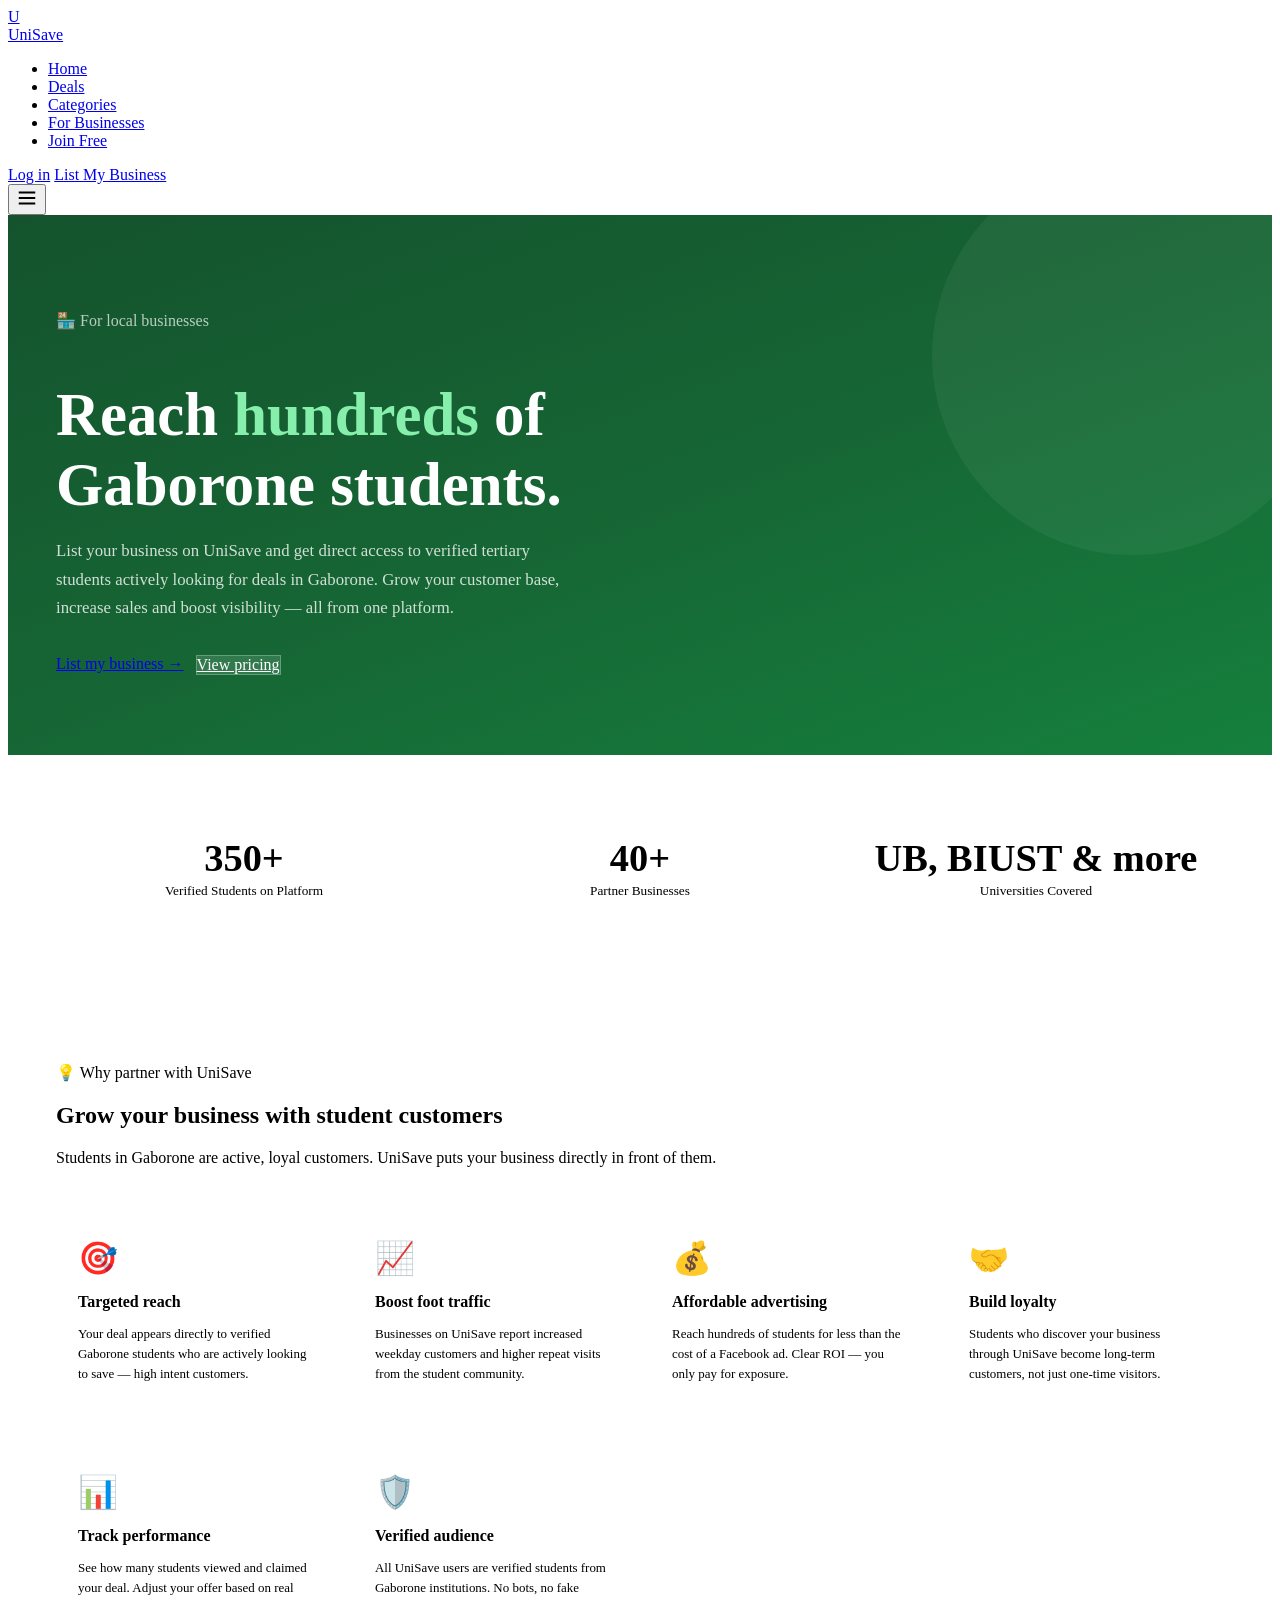
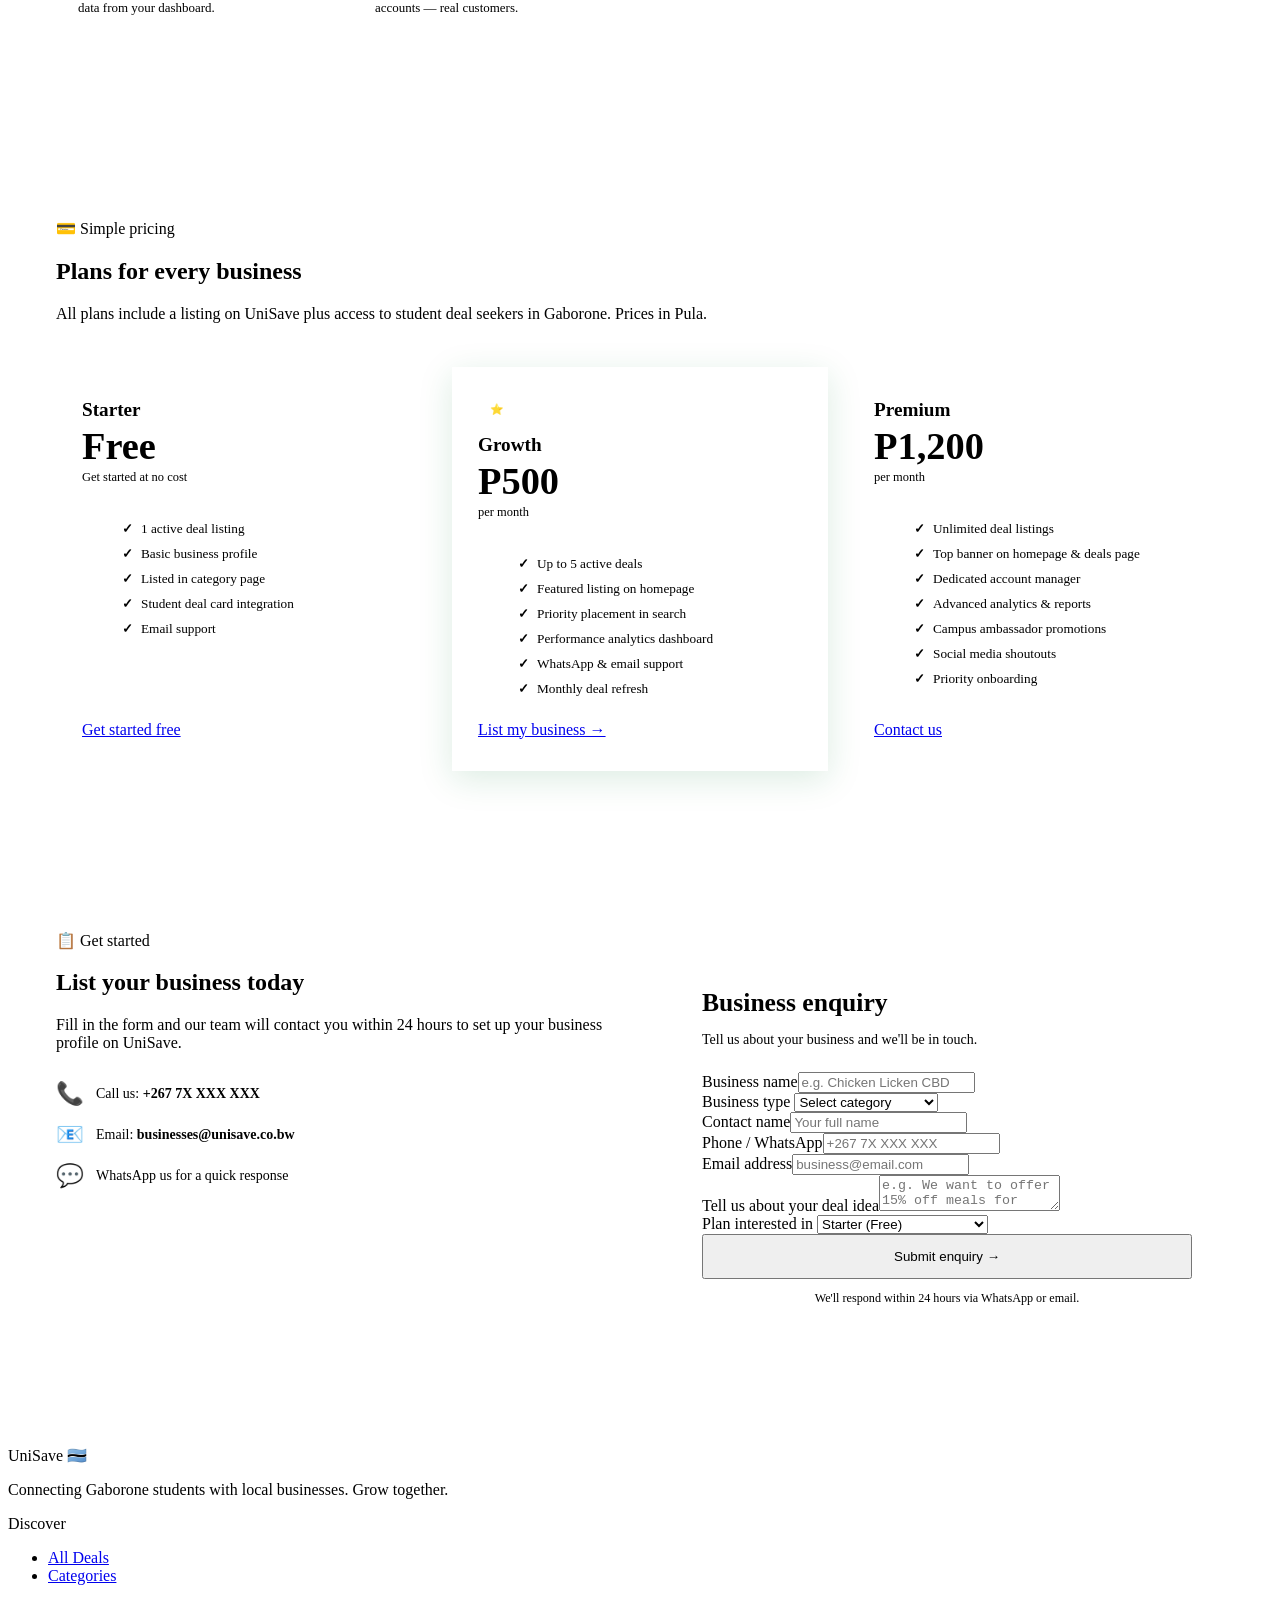
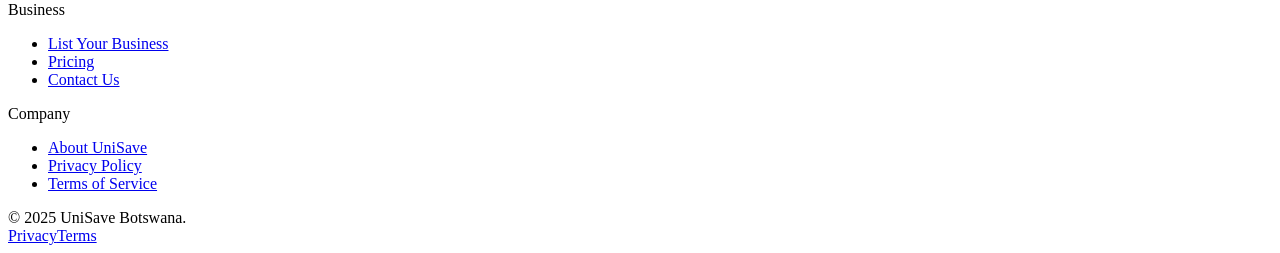
==== businesses.html @ 9b2cc359 "Add files via upload" ====
<!DOCTYPE html>
<html lang="en">
<head>
  <meta charset="UTF-8"/>
  <meta name="viewport" content="width=device-width, initial-scale=1.0"/>
  <title>For Businesses — UniSave Botswana</title>
  <link rel="stylesheet" href="css/style.css"/>
  <style>
    .biz-hero {
      padding:96px 48px 80px;
      background:linear-gradient(160deg,#14532d 0%,#166534 50%,#15803d 100%);
      position:relative; overflow:hidden;
    }
    .biz-hero::before { content:''; position:absolute; top:-60px; right:-60px; width:400px; height:400px; border-radius:50%; background:rgba(255,255,255,0.05); pointer-events:none; }
    .biz-hero .section-label { color:rgba(255,255,255,0.7); }
    .biz-hero h1 { font-size:clamp(2.4rem,5vw,3.8rem); color:#fff; margin-bottom:16px; }
    .biz-hero p  { color:rgba(255,255,255,0.8); max-width:520px; font-size:1.05rem; line-height:1.7; margin-bottom:32px; }
    .biz-hero-actions { display:flex; gap:12px; flex-wrap:wrap; }

    .biz-stats { display:grid; grid-template-columns:repeat(3,1fr); gap:20px; padding:56px 48px; }
    .biz-stat { background:var(--card); border:1px solid var(--border); border-radius:var(--radius-lg); padding:28px 24px; text-align:center; box-shadow:var(--shadow-sm); }
    .biz-stat .num { font-family:'Fraunces',serif; font-weight:900; font-size:2.4rem; color:var(--green); line-height:1; margin-bottom:6px; }
    .biz-stat .lbl { font-size:0.83rem; color:var(--text-dim); }

    .why-section { padding:80px 48px; background:var(--surface); border-top:1px solid var(--border); border-bottom:1px solid var(--border); }
    .why-grid { display:grid; grid-template-columns:repeat(auto-fit,minmax(220px,1fr)); gap:20px; margin-top:44px; }
    .why-card { background:var(--card); border:1px solid var(--border); border-radius:var(--radius-lg); padding:28px 22px; box-shadow:var(--shadow-sm); transition:all var(--transition); }
    .why-card:hover { transform:translateY(-4px); border-color:var(--border-accent); box-shadow:var(--shadow-md); }
    .why-icon { font-size:2rem; margin-bottom:14px; display:block; }
    .why-card h3 { font-size:1rem; margin-bottom:8px; }
    .why-card p  { font-size:0.81rem; color:var(--text-dim); line-height:1.55; }

    .pricing-section { padding:80px 48px; }
    .pricing-grid { display:grid; grid-template-columns:repeat(auto-fit,minmax(260px,1fr)); gap:20px; margin-top:44px; }
    .price-card {
      background:var(--card); border:1.5px solid var(--border); border-radius:var(--radius-lg);
      padding:32px 26px; box-shadow:var(--shadow-sm);
      display:flex; flex-direction:column;
    }
    .price-card.featured { border-color:var(--green); box-shadow:0 8px 32px rgba(21,128,61,0.15); }
    .price-badge { display:inline-block; padding:4px 12px; background:var(--green); color:#fff; border-radius:var(--radius-pill); font-size:0.68rem; font-weight:700; text-transform:uppercase; letter-spacing:0.06em; margin-bottom:14px; }
    .price-name { font-family:'Fraunces',serif; font-weight:800; font-size:1.2rem; margin-bottom:6px; }
    .price-amount { font-family:'Fraunces',serif; font-weight:900; font-size:2.4rem; color:var(--green); line-height:1; margin-bottom:4px; }
    .price-period { font-size:0.78rem; color:var(--text-muted); margin-bottom:20px; }
    .price-features { list-style:none; display:flex; flex-direction:column; gap:9px; margin-bottom:24px; flex:1; }
    .price-features li { font-size:0.83rem; color:var(--text-dim); display:flex; align-items:flex-start; gap:8px; }
    .price-features li::before { content:'✓'; color:var(--green); font-weight:700; flex-shrink:0; }

    .register-section { padding:80px 48px; background:var(--surface); border-top:1px solid var(--border); }
    .register-inner { display:grid; grid-template-columns:1fr 1fr; gap:60px; align-items:start; }
    .register-form-box { background:var(--card); border:1px solid var(--border); border-radius:var(--radius-lg); padding:36px 32px; box-shadow:var(--shadow-md); }
    .register-form-box h2 { font-size:1.6rem; margin-bottom:6px; }
    .register-form-box p { color:var(--text-dim); font-size:0.875rem; margin-bottom:24px; }

    @media (max-width:900px) {
      .biz-hero { padding:64px 20px 56px; }
      .biz-stats { grid-template-columns:1fr; padding:40px 20px; }
      .why-section,.pricing-section,.register-section { padding:56px 20px; }
      .register-inner { grid-template-columns:1fr; }
    }
  </style>
</head>
<body>

<nav class="nav">
  <a class="nav-brand" href="index.html"><div class="nav-logo-icon">U</div><span class="nav-logo-text">UniSave</span></a>
  <ul class="nav-links">
    <li><a href="index.html">Home</a></li>
    <li><a href="deals.html">Deals</a></li>
    <li><a href="categories.html">Categories</a></li>
    <li><a href="businesses.html" class="active">For Businesses</a></li>
    <li><a href="verify.html">Join Free</a></li>
  </ul>
  <div class="nav-actions">
    <a href="login.html" class="btn btn-ghost btn-sm">Log in</a>
    <a href="#register" class="btn btn-primary btn-sm">List My Business</a>
  </div>
  <button class="nav-hamburger" aria-label="Toggle menu" aria-expanded="false">
    <svg width="22" height="22" viewBox="0 0 24 24" fill="none" stroke="currentColor" stroke-width="2.2"><line x1="3" y1="6" x2="21" y2="6"/><line x1="3" y1="12" x2="21" y2="12"/><line x1="3" y1="18" x2="21" y2="18"/></svg>
  </button>
</nav>

<!-- HERO -->
<section class="biz-hero">
  <div class="section-label anim-fadeup">🏪 For local businesses</div>
  <h1 class="anim-fadeup anim-delay-1">Reach <span style="color:#86efac;">hundreds</span> of<br>Gaborone students.</h1>
  <p class="anim-fadeup anim-delay-2">List your business on UniSave and get direct access to verified tertiary students actively looking for deals in Gaborone. Grow your customer base, increase sales and boost visibility — all from one platform.</p>
  <div class="biz-hero-actions anim-fadeup anim-delay-3">
    <a href="#register" class="btn btn-white btn-lg">List my business →</a>
    <a href="#pricing" class="btn btn-lg" style="background:rgba(255,255,255,0.12);color:#fff;border:1.5px solid rgba(255,255,255,0.25);">View pricing</a>
  </div>
</section>

<!-- BIZ STATS -->
<div class="biz-stats" data-reveal>
  <div class="biz-stat"><div class="num" data-countup="350" data-suffix="+">350+</div><div class="lbl">Verified Students on Platform</div></div>
  <div class="biz-stat"><div class="num" data-countup="40" data-suffix="+">40+</div><div class="lbl">Partner Businesses</div></div>
  <div class="biz-stat"><div class="num">UB, BIUST &amp; more</div><div class="lbl">Universities Covered</div></div>
</div>

<!-- WHY LIST -->
<section class="why-section" data-reveal>
  <div class="section-label">💡 Why partner with UniSave</div>
  <h2 class="section-title">Grow your business with student customers</h2>
  <p class="section-sub">Students in Gaborone are active, loyal customers. UniSave puts your business directly in front of them.</p>
  <div class="why-grid">
    <div class="why-card"><span class="why-icon">🎯</span><h3>Targeted reach</h3><p>Your deal appears directly to verified Gaborone students who are actively looking to save — high intent customers.</p></div>
    <div class="why-card"><span class="why-icon">📈</span><h3>Boost foot traffic</h3><p>Businesses on UniSave report increased weekday customers and higher repeat visits from the student community.</p></div>
    <div class="why-card"><span class="why-icon">💰</span><h3>Affordable advertising</h3><p>Reach hundreds of students for less than the cost of a Facebook ad. Clear ROI — you only pay for exposure.</p></div>
    <div class="why-card"><span class="why-icon">🤝</span><h3>Build loyalty</h3><p>Students who discover your business through UniSave become long-term customers, not just one-time visitors.</p></div>
    <div class="why-card"><span class="why-icon">📊</span><h3>Track performance</h3><p>See how many students viewed and claimed your deal. Adjust your offer based on real data from your dashboard.</p></div>
    <div class="why-card"><span class="why-icon">🛡️</span><h3>Verified audience</h3><p>All UniSave users are verified students from Gaborone institutions. No bots, no fake accounts — real customers.</p></div>
  </div>
</section>

<!-- PRICING -->
<section class="pricing-section" id="pricing" data-reveal>
  <div class="section-label">💳 Simple pricing</div>
  <h2 class="section-title">Plans for every business</h2>
  <p class="section-sub">All plans include a listing on UniSave plus access to student deal seekers in Gaborone. Prices in Pula.</p>
  <div class="pricing-grid">
    <div class="price-card">
      <div class="price-name">Starter</div>
      <div class="price-amount">Free</div>
      <div class="price-period">Get started at no cost</div>
      <ul class="price-features">
        <li>1 active deal listing</li>
        <li>Basic business profile</li>
        <li>Listed in category page</li>
        <li>Student deal card integration</li>
        <li>Email support</li>
      </ul>
      <a href="#register" class="btn btn-outline" style="width:100%;justify-content:center;">Get started free</a>
    </div>
    <div class="price-card featured">
      <div class="price-badge">⭐ Most Popular</div>
      <div class="price-name">Growth</div>
      <div class="price-amount">P500</div>
      <div class="price-period">per month</div>
      <ul class="price-features">
        <li>Up to 5 active deals</li>
        <li>Featured listing on homepage</li>
        <li>Priority placement in search</li>
        <li>Performance analytics dashboard</li>
        <li>WhatsApp &amp; email support</li>
        <li>Monthly deal refresh</li>
      </ul>
      <a href="#register" class="btn btn-primary" style="width:100%;justify-content:center;">List my business →</a>
    </div>
    <div class="price-card">
      <div class="price-name">Premium</div>
      <div class="price-amount">P1,200</div>
      <div class="price-period">per month</div>
      <ul class="price-features">
        <li>Unlimited deal listings</li>
        <li>Top banner on homepage &amp; deals page</li>
        <li>Dedicated account manager</li>
        <li>Advanced analytics &amp; reports</li>
        <li>Campus ambassador promotions</li>
        <li>Social media shoutouts</li>
        <li>Priority onboarding</li>
      </ul>
      <a href="#register" class="btn btn-ghost" style="width:100%;justify-content:center;">Contact us</a>
    </div>
  </div>
</section>

<!-- REGISTER FORM -->
<section class="register-section" id="register" data-reveal>
  <div class="register-inner">
    <div>
      <div class="section-label">📋 Get started</div>
      <h2 class="section-title">List your business today</h2>
      <p class="section-sub" style="margin-bottom:28px;">Fill in the form and our team will contact you within 24 hours to set up your business profile on UniSave.</p>
      <div style="display:flex;flex-direction:column;gap:14px;">
        <div style="display:flex;align-items:center;gap:12px;font-size:0.875rem;color:var(--text-dim);">
          <span style="font-size:1.4rem;">📞</span><span>Call us: <strong style="color:var(--text)">+267 7X XXX XXX</strong></span>
        </div>
        <div style="display:flex;align-items:center;gap:12px;font-size:0.875rem;color:var(--text-dim);">
          <span style="font-size:1.4rem;">📧</span><span>Email: <strong style="color:var(--text)">businesses@unisave.co.bw</strong></span>
        </div>
        <div style="display:flex;align-items:center;gap:12px;font-size:0.875rem;color:var(--text-dim);">
          <span style="font-size:1.4rem;">💬</span><span>WhatsApp us for a quick response</span>
        </div>
      </div>
    </div>
    <div class="register-form-box">
      <h2>Business enquiry</h2>
      <p>Tell us about your business and we'll be in touch.</p>
      <div class="form-group"><label class="form-label">Business name</label><input type="text" class="form-input" placeholder="e.g. Chicken Licken CBD"/></div>
      <div class="form-group"><label class="form-label">Business type</label>
        <select class="form-select">
          <option value="">Select category</option>
          <option>Food &amp; Drink</option>
          <option>Transport</option>
          <option>Retail &amp; Shopping</option>
          <option>Airtime &amp; Data</option>
          <option>Printing &amp; Stationery</option>
          <option>Health &amp; Wellness</option>
          <option>Fitness</option>
          <option>Hair &amp; Beauty</option>
          <option>Other</option>
        </select>
      </div>
      <div class="form-group"><label class="form-label">Contact name</label><input type="text" class="form-input" placeholder="Your full name"/></div>
      <div class="form-group"><label class="form-label">Phone / WhatsApp</label><input type="tel" class="form-input" placeholder="+267 7X XXX XXX"/></div>
      <div class="form-group"><label class="form-label">Email address</label><input type="email" class="form-input" placeholder="business@email.com"/></div>
      <div class="form-group"><label class="form-label">Tell us about your deal idea</label><textarea class="form-textarea" placeholder="e.g. We want to offer 15% off meals for students Mon–Fri…"></textarea></div>
      <div class="form-group"><label class="form-label">Plan interested in</label>
        <select class="form-select"><option>Starter (Free)</option><option>Growth (P500/month)</option><option>Premium (P1,200/month)</option></select>
      </div>
      <button class="btn btn-primary" style="width:100%;justify-content:center;padding:13px;" onclick="submitBiz()">Submit enquiry →</button>
      <p style="text-align:center;margin-top:12px;font-size:0.76rem;color:var(--text-muted);">We'll respond within 24 hours via WhatsApp or email.</p>
    </div>
  </div>
</section>

<footer class="footer">
  <div class="footer-top">
    <div><span class="footer-logo">UniSave 🇧🇼</span><p class="footer-desc">Connecting Gaborone students with local businesses. Grow together.</p></div>
    <div class="footer-col"><div class="footer-col-title">Discover</div><ul><li><a href="deals.html">All Deals</a></li><li><a href="categories.html">Categories</a></li></ul></div>
    <div class="footer-col"><div class="footer-col-title">Business</div><ul><li><a href="businesses.html">List Your Business</a></li><li><a href="#pricing">Pricing</a></li><li><a href="#register">Contact Us</a></li></ul></div>
    <div class="footer-col"><div class="footer-col-title">Company</div><ul><li><a href="#">About UniSave</a></li><li><a href="#">Privacy Policy</a></li><li><a href="#">Terms of Service</a></li></ul></div>
  </div>
  <div class="footer-bottom"><span>© 2025 UniSave Botswana.</span><div class="footer-bottom-links"><a href="#">Privacy</a><a href="#">Terms</a></div></div>
</footer>

<script src="js/main.js"></script>
<script>
  function submitBiz() {
    showToast('Enquiry submitted! We\'ll contact you within 24 hours. 🎉', 'success');
  }
</script>
</body>
</html>
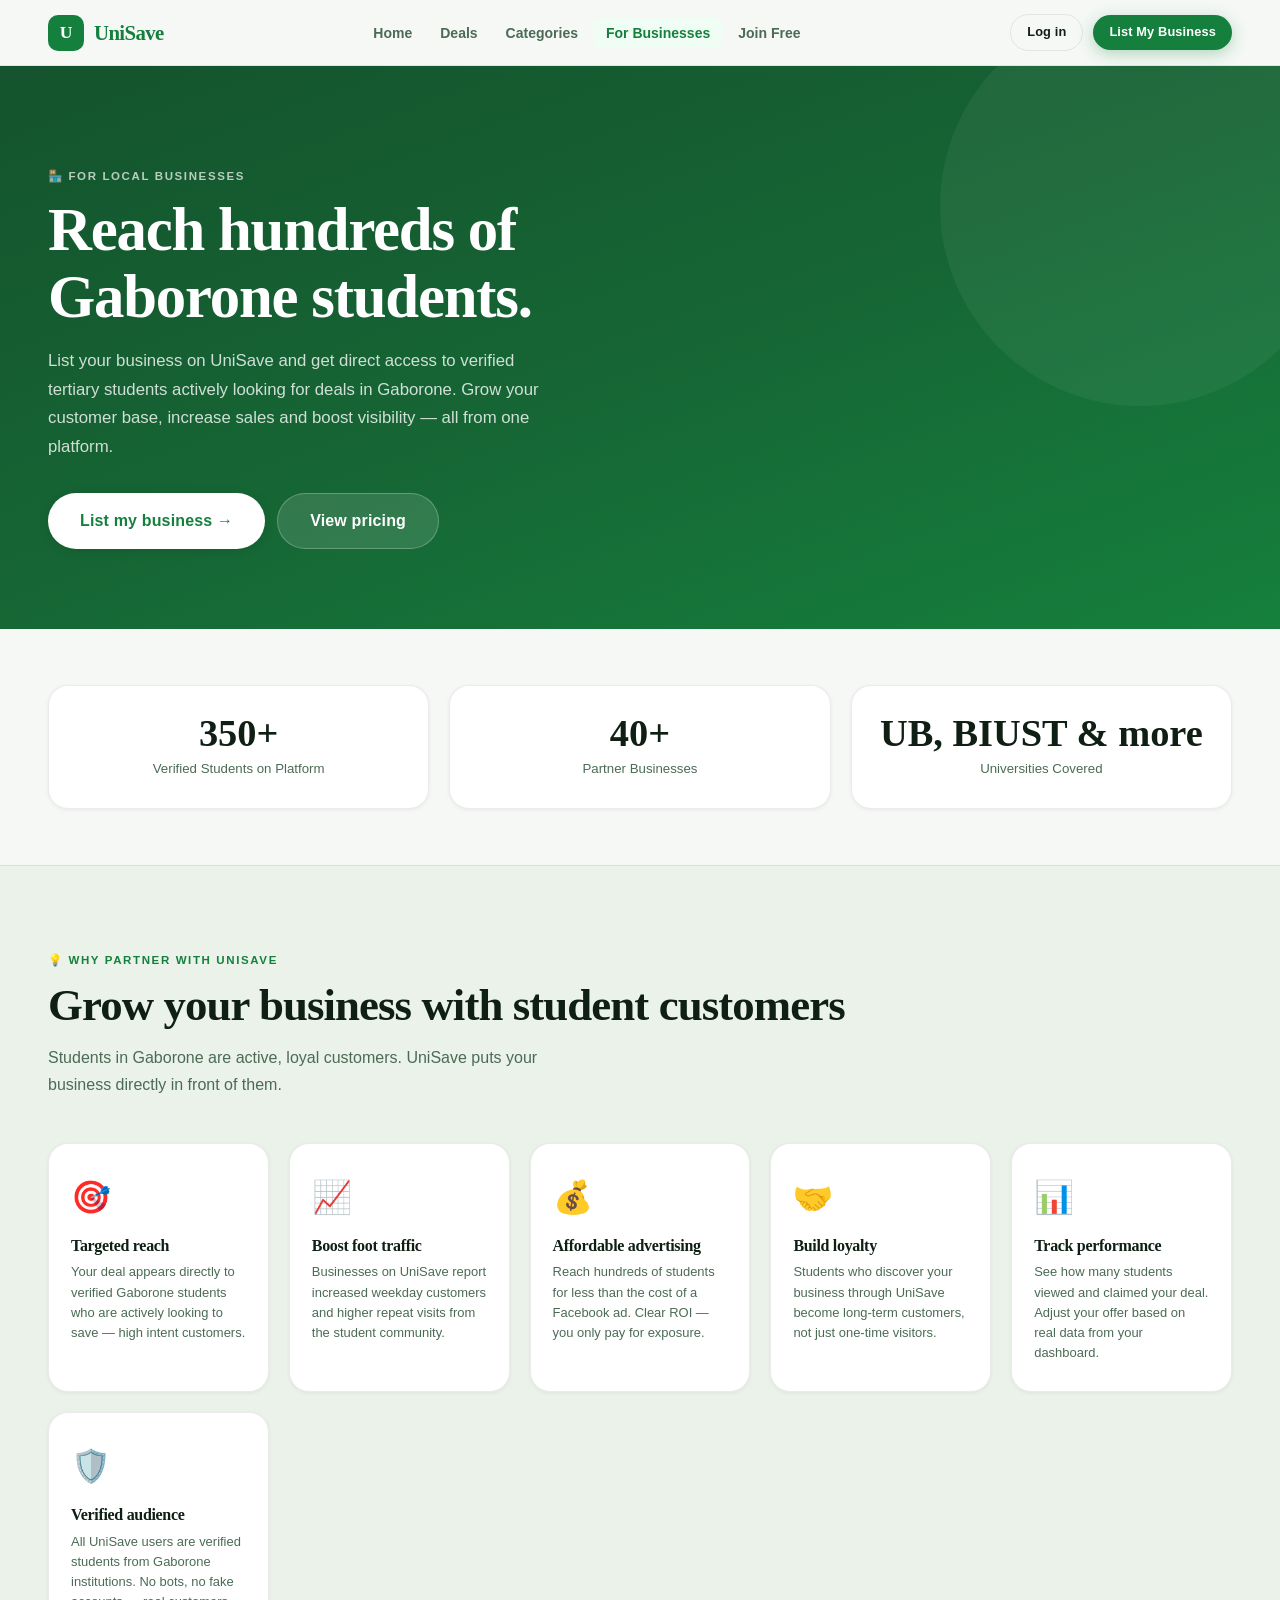
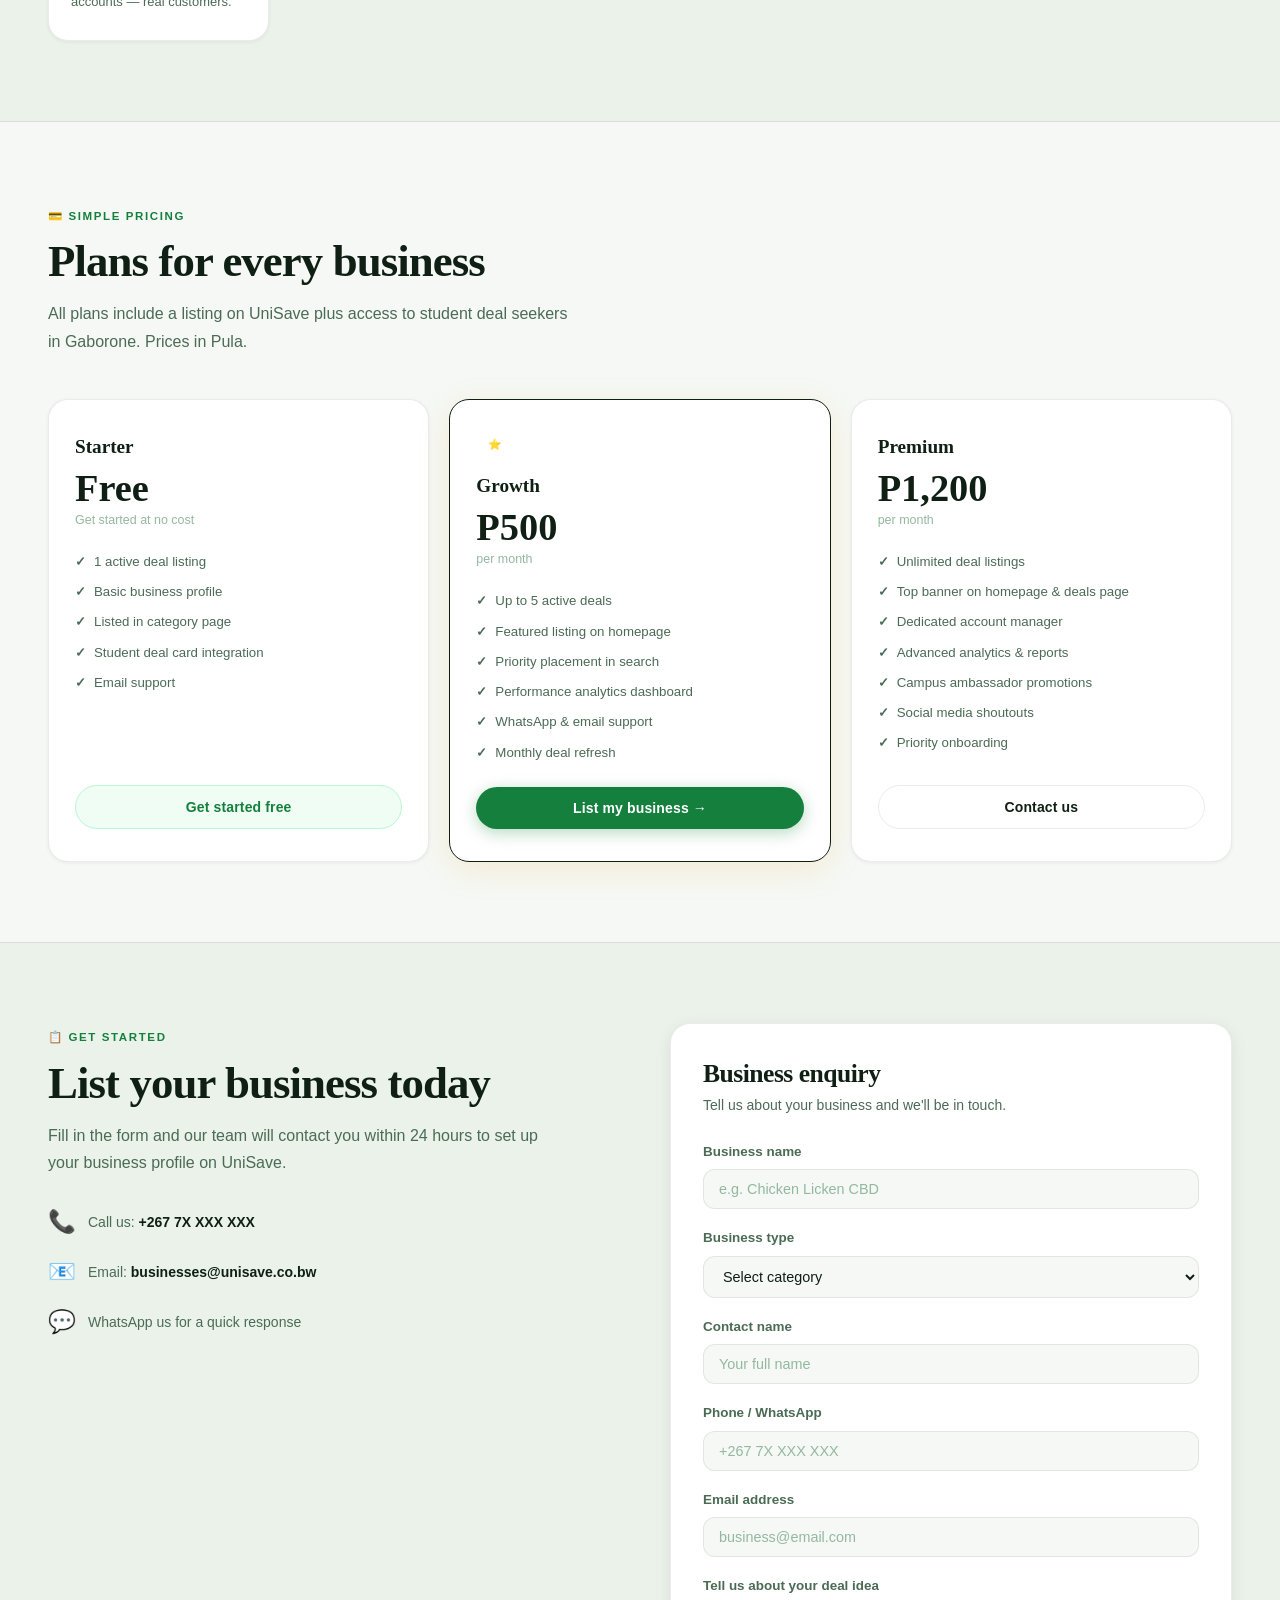
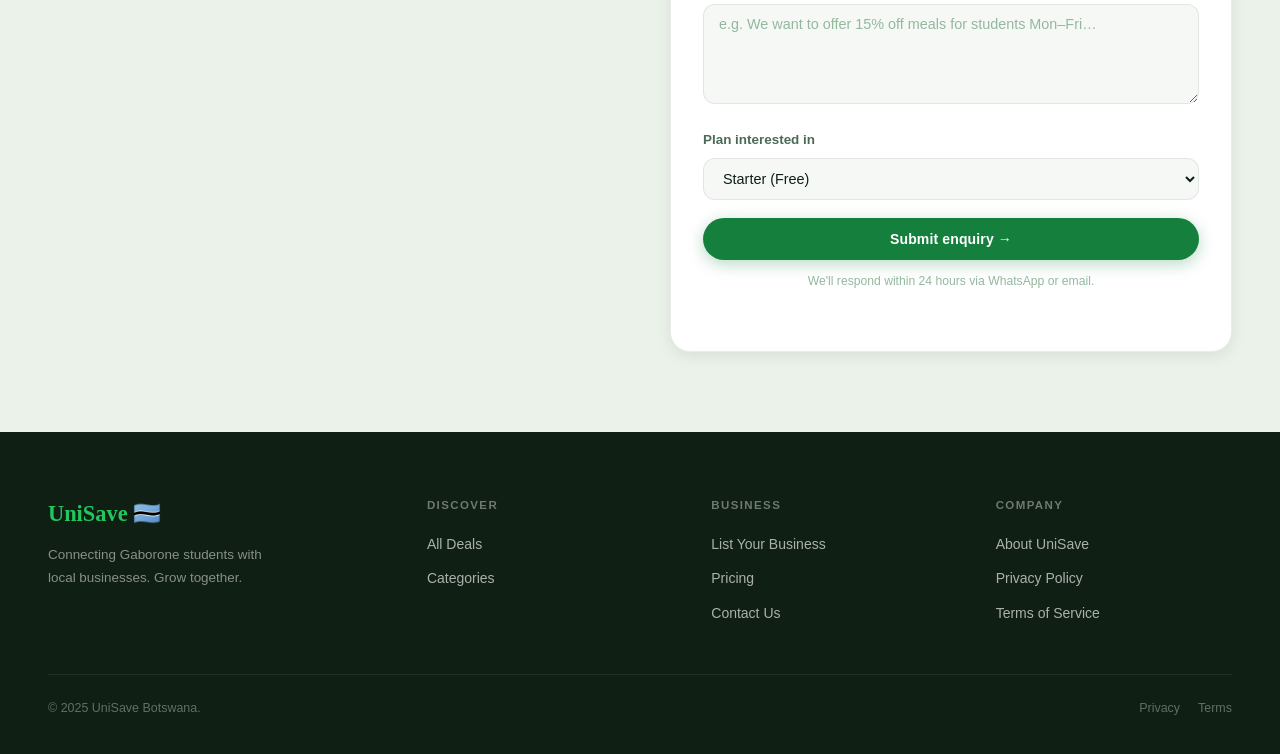
==== commit 195b870d: "Add files via upload" ====
--- a/businesses.html
+++ b/businesses.html
@@ -19,7 +19,7 @@
 
     .biz-stats { display:grid; grid-template-columns:repeat(3,1fr); gap:20px; padding:56px 48px; }
     .biz-stat { background:var(--card); border:1px solid var(--border); border-radius:var(--radius-lg); padding:28px 24px; text-align:center; box-shadow:var(--shadow-sm); }
-    .biz-stat .num { font-family:'Fraunces',serif; font-weight:900; font-size:2.4rem; color:var(--green); line-height:1; margin-bottom:6px; }
+    .biz-stat .num { font-family:'Fraunces',serif; font-weight:900; font-size:2.4rem; color:var(--amber); line-height:1; margin-bottom:6px; }
     .biz-stat .lbl { font-size:0.83rem; color:var(--text-dim); }
 
     .why-section { padding:80px 48px; background:var(--surface); border-top:1px solid var(--border); border-bottom:1px solid var(--border); }
@@ -37,14 +37,14 @@
       padding:32px 26px; box-shadow:var(--shadow-sm);
       display:flex; flex-direction:column;
     }
-    .price-card.featured { border-color:var(--green); box-shadow:0 8px 32px rgba(21,128,61,0.15); }
-    .price-badge { display:inline-block; padding:4px 12px; background:var(--green); color:#fff; border-radius:var(--radius-pill); font-size:0.68rem; font-weight:700; text-transform:uppercase; letter-spacing:0.06em; margin-bottom:14px; }
+    .price-card.featured { border-color:var(--amber); box-shadow:0 8px 32px rgba(245,166,35,0.15); }
+    .price-badge { display:inline-block; padding:4px 12px; background:var(--amber); color:#fff; border-radius:var(--radius-pill); font-size:0.68rem; font-weight:700; text-transform:uppercase; letter-spacing:0.06em; margin-bottom:14px; }
     .price-name { font-family:'Fraunces',serif; font-weight:800; font-size:1.2rem; margin-bottom:6px; }
-    .price-amount { font-family:'Fraunces',serif; font-weight:900; font-size:2.4rem; color:var(--green); line-height:1; margin-bottom:4px; }
+    .price-amount { font-family:'Fraunces',serif; font-weight:900; font-size:2.4rem; color:var(--amber); line-height:1; margin-bottom:4px; }
     .price-period { font-size:0.78rem; color:var(--text-muted); margin-bottom:20px; }
     .price-features { list-style:none; display:flex; flex-direction:column; gap:9px; margin-bottom:24px; flex:1; }
     .price-features li { font-size:0.83rem; color:var(--text-dim); display:flex; align-items:flex-start; gap:8px; }
-    .price-features li::before { content:'✓'; color:var(--green); font-weight:700; flex-shrink:0; }
+    .price-features li::before { content:'✓'; color:var(--amber); font-weight:700; flex-shrink:0; }
 
     .register-section { padding:80px 48px; background:var(--surface); border-top:1px solid var(--border); }
     .register-inner { display:grid; grid-template-columns:1fr 1fr; gap:60px; align-items:start; }
@@ -83,7 +83,7 @@
 <!-- HERO -->
 <section class="biz-hero">
   <div class="section-label anim-fadeup">🏪 For local businesses</div>
-  <h1 class="anim-fadeup anim-delay-1">Reach <span style="color:#86efac;">hundreds</span> of<br>Gaborone students.</h1>
+  <h1 class="anim-fadeup anim-delay-1">Reach <span style="color:var(--amber-light);">hundreds</span> of<br>Gaborone students.</h1>
   <p class="anim-fadeup anim-delay-2">List your business on UniSave and get direct access to verified tertiary students actively looking for deals in Gaborone. Grow your customer base, increase sales and boost visibility — all from one platform.</p>
   <div class="biz-hero-actions anim-fadeup anim-delay-3">
     <a href="#register" class="btn btn-white btn-lg">List my business →</a>
--- a/css/style.css
+++ b/css/style.css
@@ -0,0 +1,499 @@
+/* =============================================
+   UniSave — Student Discount Platform Botswana
+   Global Stylesheet
+   ============================================= */
+
+@import url('https://fonts.googleapis.com/css2?family=Plus+Jakarta+Sans:wght@300;400;500;600;700;800&family=Fraunces:wght@700;800;900&display=swap');
+
+*, *::before, *::after { box-sizing: border-box; margin: 0; padding: 0; }
+
+:root {
+  /* Colours */
+  --bg:            #f5f8f5;
+  --surface:       #eaf2ea;
+  --card:          #ffffff;
+  --border:        rgba(0,0,0,0.08);
+  --border-accent: rgba(21,128,61,0.3);
+
+  /* Brand greens */
+  --green:         #15803d;
+  --green-mid:     #16a34a;
+  --green-light:   #22c55e;
+  --green-pale:    #bbf7d0;
+  --green-faint:   #f0fdf4;
+
+  /* Botswana blue accent */
+  --blue:          #0369a1;
+  --blue-light:    #e0f2fe;
+
+  /* Text */
+  --text:          #0f1f14;
+  --text-dim:      #4b6b55;
+  --text-muted:    #93b89f;
+
+  /* UI */
+  --pill-bg:       #dcfce7;
+  --radius:        12px;
+  --radius-lg:     20px;
+  --radius-pill:   100px;
+  --shadow-sm:     0 1px 4px rgba(0,0,0,0.06);
+  --shadow-md:     0 4px 16px rgba(0,0,0,0.08);
+  --shadow-lg:     0 12px 40px rgba(0,0,0,0.1);
+  --transition:    0.2s ease;
+  --nav-h:         66px;
+}
+
+html { scroll-behavior: smooth; }
+
+body {
+  font-family: 'Plus Jakarta Sans', sans-serif;
+  background: var(--bg);
+  color: var(--text);
+  overflow-x: hidden;
+  min-height: 100vh;
+  line-height: 1.6;
+}
+
+/* ---- TYPE ---- */
+h1, h2, h3, h4 {
+  font-family: 'Fraunces', serif;
+  font-weight: 800;
+  line-height: 1.1;
+  letter-spacing: -0.02em;
+  color: var(--text);
+}
+
+.gradient-text {
+  background: linear-gradient(135deg, var(--green) 0%, var(--green-light) 100%);
+  -webkit-background-clip: text;
+  -webkit-text-fill-color: transparent;
+  background-clip: text;
+}
+
+/* ---- BUTTONS ---- */
+.btn {
+  display: inline-flex;
+  align-items: center;
+  gap: 8px;
+  padding: 10px 22px;
+  border-radius: var(--radius-pill);
+  font-family: 'Plus Jakarta Sans', sans-serif;
+  font-size: 0.875rem;
+  font-weight: 700;
+  cursor: pointer;
+  text-decoration: none;
+  transition: all var(--transition);
+  border: none;
+  white-space: nowrap;
+  letter-spacing: 0.01em;
+}
+.btn-primary {
+  background: var(--green);
+  color: #fff;
+  box-shadow: 0 4px 16px rgba(21,128,61,0.3);
+}
+.btn-primary:hover { background: var(--green-mid); transform: translateY(-2px); box-shadow: 0 8px 24px rgba(21,128,61,0.35); }
+
+.btn-ghost {
+  background: transparent;
+  color: var(--text);
+  border: 1.5px solid var(--border);
+}
+.btn-ghost:hover { border-color: var(--green); color: var(--green); background: var(--green-faint); }
+
+.btn-outline {
+  background: var(--green-faint);
+  color: var(--green);
+  border: 1.5px solid var(--green-pale);
+}
+.btn-outline:hover { background: var(--green-pale); border-color: var(--green-mid); }
+
+.btn-white {
+  background: #fff;
+  color: var(--green);
+  box-shadow: 0 2px 12px rgba(0,0,0,0.1);
+}
+.btn-white:hover { transform: translateY(-2px); box-shadow: 0 6px 20px rgba(0,0,0,0.14); }
+
+.btn-lg { padding: 14px 32px; font-size: 1rem; }
+.btn-sm { padding: 7px 16px; font-size: 0.8rem; }
+
+/* ---- NAV ---- */
+.nav {
+  position: sticky;
+  top: 0;
+  z-index: 300;
+  height: var(--nav-h);
+  display: flex;
+  align-items: center;
+  justify-content: space-between;
+  padding: 0 48px;
+  background: rgba(245,248,245,0.94);
+  backdrop-filter: blur(18px);
+  -webkit-backdrop-filter: blur(18px);
+  border-bottom: 1px solid var(--border);
+}
+.nav-brand { display: flex; align-items: center; gap: 10px; text-decoration: none; }
+.nav-logo-icon {
+  width: 36px; height: 36px;
+  background: var(--green);
+  border-radius: 10px;
+  display: flex; align-items: center; justify-content: center;
+  font-size: 1.1rem;
+  color: #fff;
+  font-weight: 800;
+  font-family: 'Fraunces', serif;
+  flex-shrink: 0;
+}
+.nav-logo-text {
+  font-family: 'Fraunces', serif;
+  font-weight: 800;
+  font-size: 1.3rem;
+  color: var(--green);
+  letter-spacing: -0.03em;
+}
+.nav-links { display: flex; align-items: center; gap: 2px; list-style: none; }
+.nav-links a {
+  padding: 7px 13px;
+  border-radius: 8px;
+  color: var(--text-dim);
+  text-decoration: none;
+  font-size: 0.875rem;
+  font-weight: 600;
+  transition: all var(--transition);
+}
+.nav-links a:hover, .nav-links a.active { color: var(--green); background: var(--green-faint); }
+.nav-actions { display: flex; align-items: center; gap: 10px; }
+.nav-hamburger { display: none; background: none; border: none; cursor: pointer; color: var(--text); padding: 6px; }
+
+/* Mobile nav */
+.nav-links.nav-open {
+  display: flex !important;
+  flex-direction: column;
+  position: absolute;
+  top: var(--nav-h);
+  left: 0; right: 0;
+  background: var(--card);
+  border-bottom: 1px solid var(--border);
+  padding: 12px 20px 20px;
+  gap: 2px;
+  box-shadow: var(--shadow-md);
+  z-index: 299;
+}
+.nav-links.nav-open a { width: 100%; }
+
+/* ---- SECTION HELPERS ---- */
+.section     { padding: 80px 48px; }
+.section-sm  { padding: 48px 48px; }
+.section-label {
+  display: inline-flex;
+  align-items: center;
+  gap: 6px;
+  font-size: 0.72rem;
+  font-weight: 700;
+  letter-spacing: 0.14em;
+  text-transform: uppercase;
+  color: var(--green);
+  margin-bottom: 12px;
+}
+.section-title { font-size: clamp(1.8rem, 3.5vw, 2.8rem); margin-bottom: 14px; }
+.section-sub   { color: var(--text-dim); font-size: 1rem; max-width: 520px; line-height: 1.7; }
+
+/* ---- DEAL CARD ---- */
+.deal-card {
+  background: var(--card);
+  border: 1px solid var(--border);
+  border-radius: var(--radius-lg);
+  overflow: hidden;
+  display: flex;
+  flex-direction: column;
+  transition: transform var(--transition), border-color var(--transition), box-shadow var(--transition);
+  cursor: pointer;
+  position: relative;
+  box-shadow: var(--shadow-sm);
+}
+.deal-card:hover {
+  transform: translateY(-5px);
+  border-color: var(--border-accent);
+  box-shadow: 0 16px 40px rgba(21,128,61,0.12);
+}
+.deal-card-banner {
+  height: 120px;
+  display: flex;
+  align-items: center;
+  justify-content: center;
+  font-size: 3rem;
+  position: relative;
+  flex-shrink: 0;
+}
+.deal-card-body { padding: 16px 18px 20px; flex: 1; display: flex; flex-direction: column; }
+.deal-card-top  { display: flex; justify-content: space-between; align-items: flex-start; margin-bottom: 5px; }
+.deal-brand     { font-family: 'Fraunces', serif; font-weight: 800; font-size: 1rem; color: var(--text); }
+.deal-discount  { font-weight: 800; font-size: 1rem; color: var(--green); white-space: nowrap; }
+.deal-location  { font-size: 0.72rem; color: var(--text-muted); margin-bottom: 8px; display: flex; align-items: center; gap: 4px; }
+.deal-desc      { font-size: 0.81rem; color: var(--text-dim); margin-bottom: 14px; flex: 1; line-height: 1.5; }
+.deal-cta {
+  display: block;
+  text-align: center;
+  padding: 9px;
+  border-radius: 10px;
+  background: var(--green-faint);
+  border: 1.5px solid var(--green-pale);
+  color: var(--green);
+  font-size: 0.82rem;
+  font-weight: 700;
+  text-decoration: none;
+  transition: all var(--transition);
+}
+.deal-cta:hover { background: var(--green-pale); border-color: var(--green-mid); }
+
+/* ---- BADGES ---- */
+.badge {
+  position: absolute;
+  top: 10px; right: 10px;
+  padding: 3px 10px;
+  border-radius: var(--radius-pill);
+  font-size: 0.66rem;
+  font-weight: 700;
+  letter-spacing: 0.05em;
+  text-transform: uppercase;
+  z-index: 1;
+}
+.badge-hot  { background: #ef4444; color: #fff; }
+.badge-new  { background: var(--green); color: #fff; }
+.badge-exc  { background: #7c3aed; color: #fff; }
+.badge-free { background: #f59e0b; color: #fff; }
+
+/* ---- CATEGORY PILL ---- */
+.cat-pill {
+  flex-shrink: 0;
+  padding: 8px 18px;
+  border-radius: var(--radius-pill);
+  background: var(--card);
+  border: 1.5px solid var(--border);
+  font-size: 0.84rem;
+  font-weight: 600;
+  color: var(--text-dim);
+  cursor: pointer;
+  transition: all var(--transition);
+  white-space: nowrap;
+  user-select: none;
+  text-decoration: none;
+  display: inline-block;
+  box-shadow: var(--shadow-sm);
+}
+.cat-pill:hover, .cat-pill.active {
+  background: var(--green-faint);
+  border-color: var(--green);
+  color: var(--green);
+}
+
+/* ---- DEALS GRID ---- */
+.deals-grid { display: grid; grid-template-columns: repeat(auto-fill, minmax(240px, 1fr)); gap: 18px; }
+
+/* ---- STAT CARD ---- */
+.stat-card {
+  background: var(--card);
+  border: 1px solid var(--border);
+  border-radius: var(--radius-lg);
+  padding: 28px 24px;
+  text-align: center;
+  box-shadow: var(--shadow-sm);
+  transition: transform var(--transition), box-shadow var(--transition);
+}
+.stat-card:hover { transform: translateY(-3px); box-shadow: var(--shadow-md); }
+.stat-num   { font-family: 'Fraunces', serif; font-weight: 900; font-size: 2.4rem; color: var(--green); line-height: 1; margin-bottom: 6px; }
+.stat-label { font-size: 0.82rem; color: var(--text-dim); font-weight: 500; }
+
+/* ---- FORMS ---- */
+.form-group { margin-bottom: 18px; }
+.form-label { display: block; font-size: 0.84rem; font-weight: 600; margin-bottom: 7px; color: var(--text-dim); }
+.form-input, .form-select, .form-textarea {
+  width: 100%;
+  padding: 11px 15px;
+  background: var(--bg);
+  border: 1.5px solid var(--border);
+  border-radius: var(--radius);
+  color: var(--text);
+  font-size: 0.9rem;
+  font-family: 'Plus Jakarta Sans', sans-serif;
+  outline: none;
+  transition: border-color var(--transition), box-shadow var(--transition);
+}
+.form-input::placeholder, .form-textarea::placeholder { color: var(--text-muted); }
+.form-input:focus, .form-select:focus, .form-textarea:focus {
+  border-color: var(--green);
+  box-shadow: 0 0 0 3px rgba(21,128,61,0.1);
+  background: #fff;
+}
+.form-textarea { resize: vertical; min-height: 100px; }
+.form-select option { background: var(--card); color: var(--text); }
+
+/* ---- SEARCH BAR ---- */
+.search-bar { position: relative; display: flex; align-items: center; }
+.search-bar input {
+  width: 100%;
+  padding: 12px 48px 12px 18px;
+  background: var(--card);
+  border: 1.5px solid var(--border);
+  border-radius: var(--radius-pill);
+  color: var(--text);
+  font-family: 'Plus Jakarta Sans', sans-serif;
+  font-size: 0.9rem;
+  font-weight: 500;
+  outline: none;
+  transition: all var(--transition);
+  box-shadow: var(--shadow-sm);
+}
+.search-bar input::placeholder { color: var(--text-muted); }
+.search-bar input:focus { border-color: var(--green); box-shadow: 0 0 0 3px rgba(21,128,61,0.1); }
+.search-bar svg { position: absolute; right: 16px; color: var(--text-muted); pointer-events: none; }
+
+/* ---- FOOTER ---- */
+.footer {
+  background: var(--text);
+  color: rgba(255,255,255,0.85);
+  padding: 64px 48px 36px;
+}
+.footer-top {
+  display: grid;
+  grid-template-columns: 1.4fr repeat(3, 1fr);
+  gap: 48px;
+  margin-bottom: 48px;
+}
+.footer-logo { font-family: 'Fraunces', serif; font-weight: 800; font-size: 1.4rem; color: var(--green-light); margin-bottom: 12px; display: block; }
+.footer-desc { font-size: 0.84rem; color: rgba(255,255,255,0.5); line-height: 1.7; max-width: 240px; }
+.footer-col-title { font-size: 0.72rem; font-weight: 700; text-transform: uppercase; letter-spacing: 0.12em; color: rgba(255,255,255,0.4); margin-bottom: 16px; }
+.footer-col ul { list-style: none; display: flex; flex-direction: column; gap: 9px; }
+.footer-col a { color: rgba(255,255,255,0.65); font-size: 0.875rem; text-decoration: none; transition: color var(--transition); }
+.footer-col a:hover { color: var(--green-light); }
+.footer-bottom {
+  display: flex;
+  justify-content: space-between;
+  align-items: center;
+  padding-top: 24px;
+  border-top: 1px solid rgba(255,255,255,0.08);
+  font-size: 0.78rem;
+  color: rgba(255,255,255,0.35);
+  flex-wrap: wrap;
+  gap: 12px;
+}
+.footer-bottom-links { display: flex; gap: 18px; }
+.footer-bottom-links a { color: rgba(255,255,255,0.35); text-decoration: none; transition: color var(--transition); }
+.footer-bottom-links a:hover { color: var(--green-light); }
+
+/* ---- PULA BADGE ---- */
+.pula-badge {
+  display: inline-flex;
+  align-items: center;
+  gap: 5px;
+  padding: 3px 10px;
+  background: rgba(21,128,61,0.12);
+  border: 1px solid rgba(21,128,61,0.25);
+  border-radius: var(--radius-pill);
+  font-size: 0.75rem;
+  font-weight: 700;
+  color: var(--green);
+}
+
+/* ---- ANIMATIONS ---- */
+@keyframes fadeUp   { from { opacity:0; transform:translateY(26px); } to { opacity:1; transform:translateY(0); } }
+@keyframes fadeIn   { from { opacity:0; } to { opacity:1; } }
+@keyframes float    { 0%,100% { transform:translateY(0); } 50% { transform:translateY(-12px); } }
+@keyframes pulse    { 0%,100% { opacity:1; } 50% { opacity:0.5; } }
+@keyframes marquee  { from { transform:translateX(0); } to { transform:translateX(-50%); } }
+
+.anim-fadeup  { animation: fadeUp 0.6s ease both; }
+.anim-delay-1 { animation-delay: 0.1s; }
+.anim-delay-2 { animation-delay: 0.2s; }
+.anim-delay-3 { animation-delay: 0.3s; }
+.anim-delay-4 { animation-delay: 0.4s; }
+.anim-delay-5 { animation-delay: 0.5s; }
+
+/* ---- SCROLL REVEAL ---- */
+[data-reveal] { opacity:0; transform:translateY(22px); transition: opacity 0.6s ease, transform 0.6s ease; }
+[data-reveal].revealed { opacity:1; transform:none; }
+
+/* ---- TOAST ---- */
+.toast {
+  position: fixed;
+  bottom: 28px;
+  left: 50%;
+  transform: translateX(-50%) translateY(14px);
+  background: var(--text);
+  color: #fff;
+  border-radius: var(--radius-pill);
+  padding: 11px 22px;
+  font-size: 0.875rem;
+  font-weight: 500;
+  z-index: 1000;
+  opacity: 0;
+  transition: all 0.3s ease;
+  white-space: nowrap;
+  box-shadow: var(--shadow-lg);
+}
+.toast.show { opacity:1; transform:translateX(-50%) translateY(0); }
+.toast-success { background: var(--green); }
+.toast-error   { background: #dc2626; }
+.toast-info    { background: var(--blue); }
+
+/* ---- MODAL ---- */
+.modal-overlay {
+  display: none;
+  position: fixed; inset: 0;
+  background: rgba(0,0,0,0.4);
+  z-index: 500;
+  align-items: center;
+  justify-content: center;
+  backdrop-filter: blur(4px);
+}
+.modal-overlay.open { display: flex; }
+.modal-box {
+  background: var(--card);
+  border-radius: var(--radius-lg);
+  padding: 38px 32px;
+  max-width: 380px;
+  width: 90%;
+  text-align: center;
+  position: relative;
+  box-shadow: var(--shadow-lg);
+}
+.modal-close { position: absolute; top:12px; right:14px; background:none; border:none; cursor:pointer; color:var(--text-muted); font-size:1.4rem; line-height:1; transition:color var(--transition); }
+.modal-close:hover { color:var(--text); }
+.modal-code {
+  font-family: 'Fraunces', serif;
+  font-size: 1.7rem;
+  font-weight: 900;
+  letter-spacing: 0.08em;
+  padding: 14px 20px;
+  background: var(--green-faint);
+  border: 2px dashed var(--green-pale);
+  border-radius: var(--radius);
+  margin: 14px 0;
+  color: var(--green);
+  cursor: pointer;
+  transition: background var(--transition);
+}
+.modal-code:hover { background: var(--green-pale); }
+
+/* ---- SCROLLBAR ---- */
+::-webkit-scrollbar { width:6px; height:6px; }
+::-webkit-scrollbar-track { background:var(--bg); }
+::-webkit-scrollbar-thumb { background:var(--green-pale); border-radius:3px; }
+
+/* ---- RESPONSIVE ---- */
+@media (max-width: 900px) {
+  .nav { padding: 0 20px; position: relative; }
+  .nav-links { display: none; }
+  .nav-hamburger { display: block; }
+  .section, .section-sm { padding: 56px 20px; }
+  .footer-top { grid-template-columns: 1fr 1fr; }
+  .footer { padding: 48px 20px 28px; }
+}
+@media (max-width: 600px) {
+  .footer-top { grid-template-columns: 1fr; }
+  .deals-grid { grid-template-columns: 1fr 1fr; }
+}
+@media (max-width: 400px) {
+  .deals-grid { grid-template-columns: 1fr; }
+}
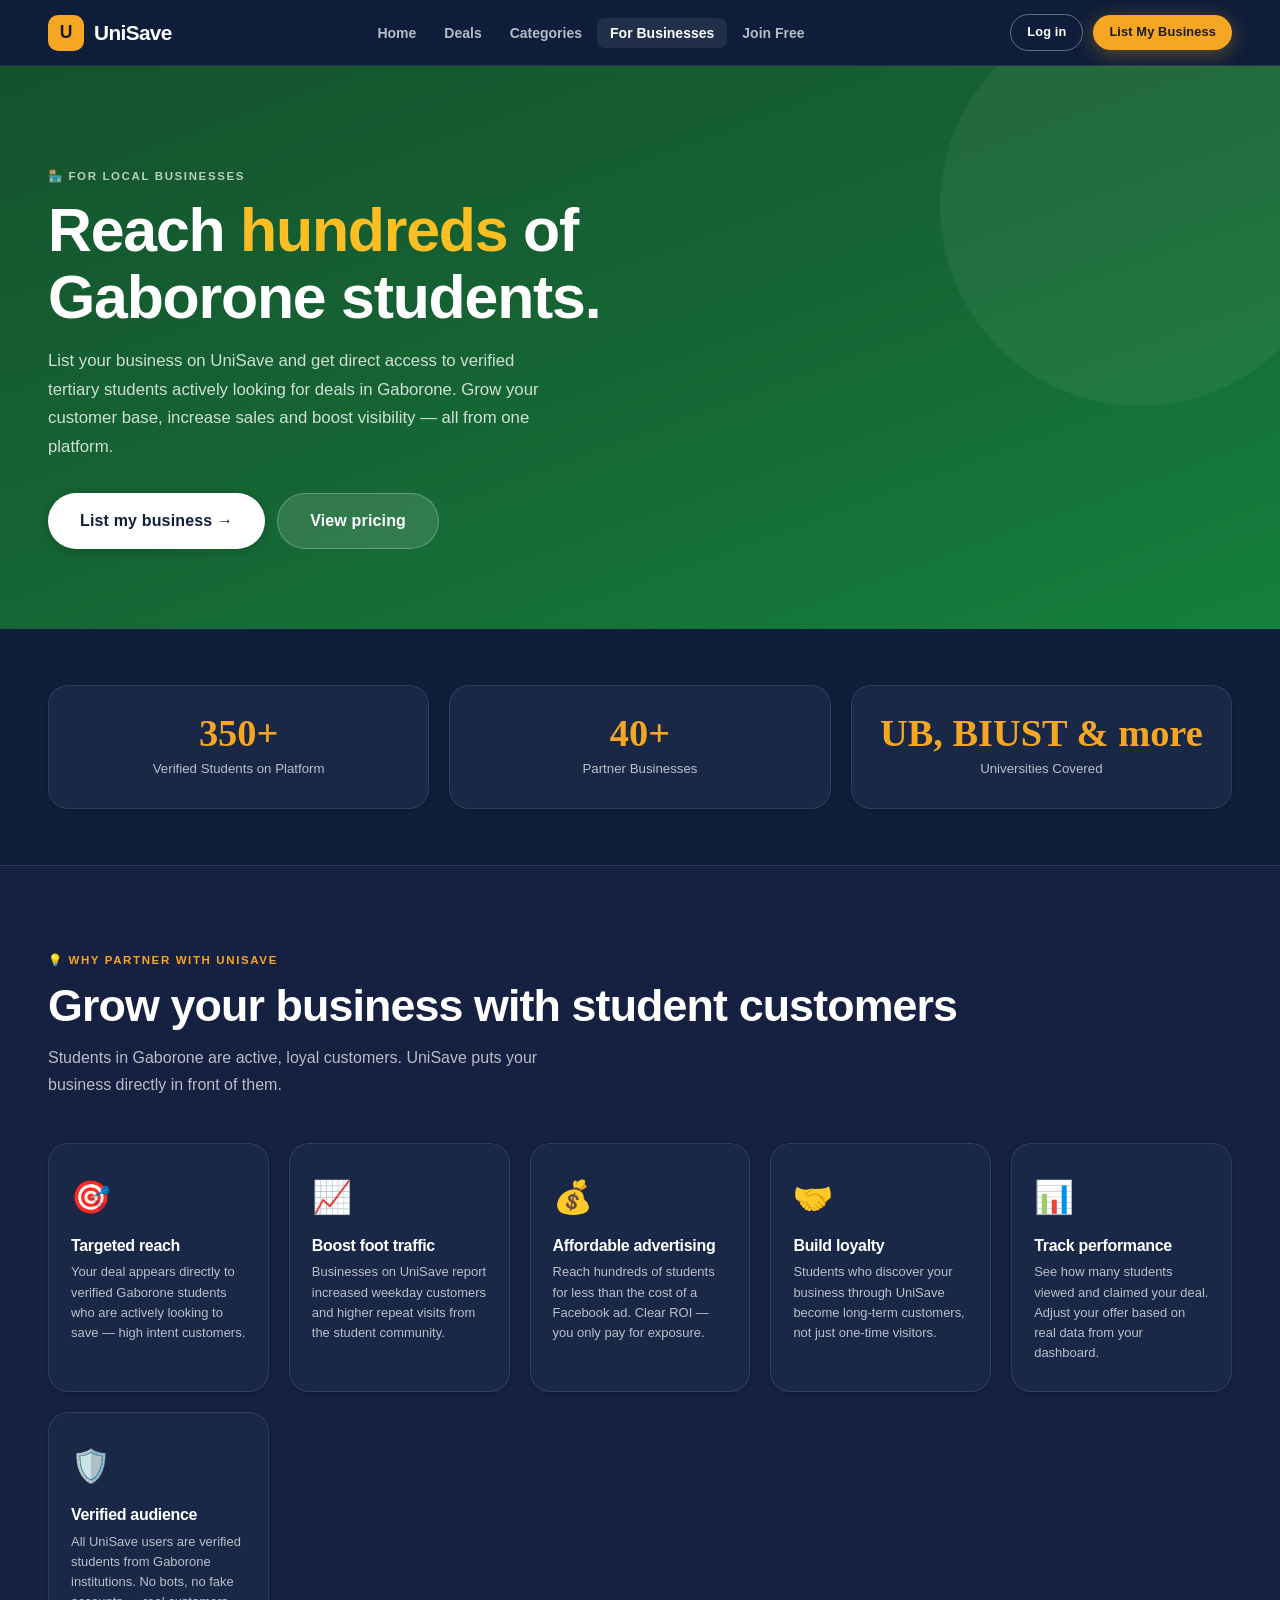
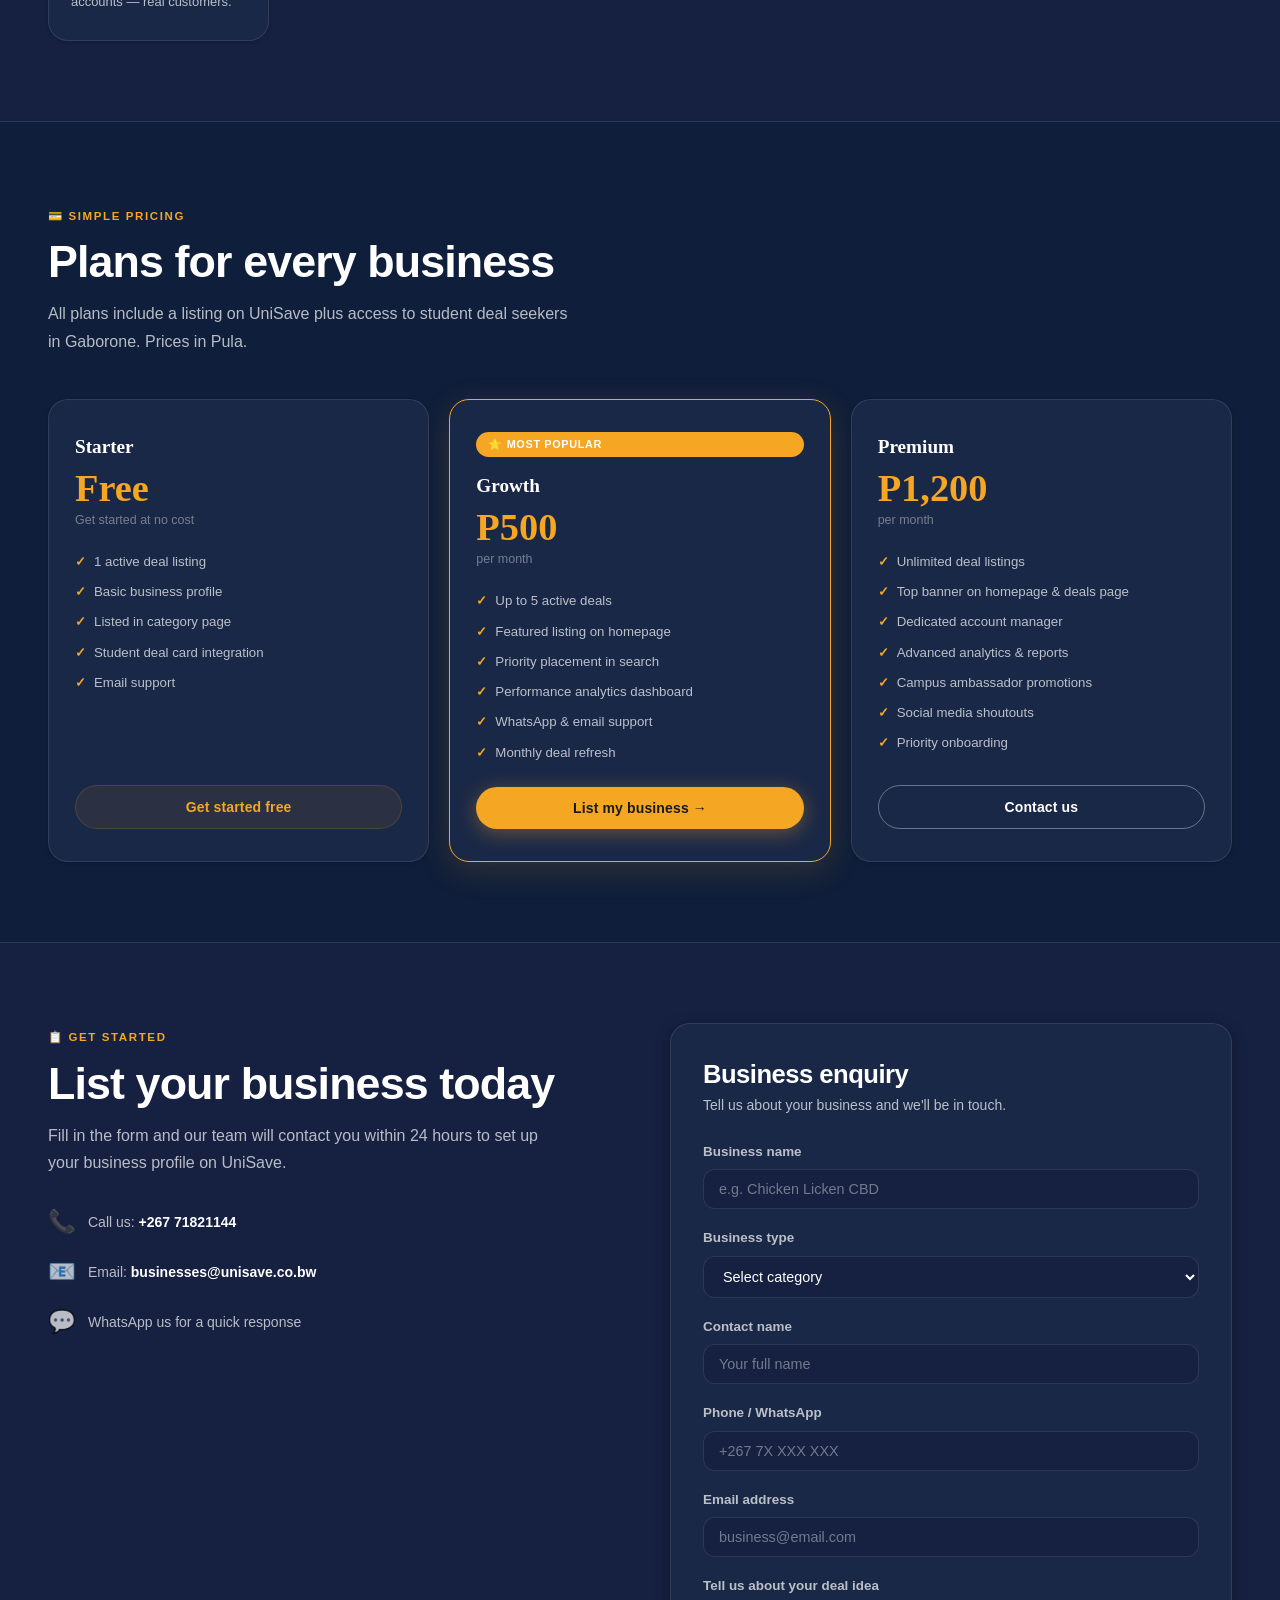
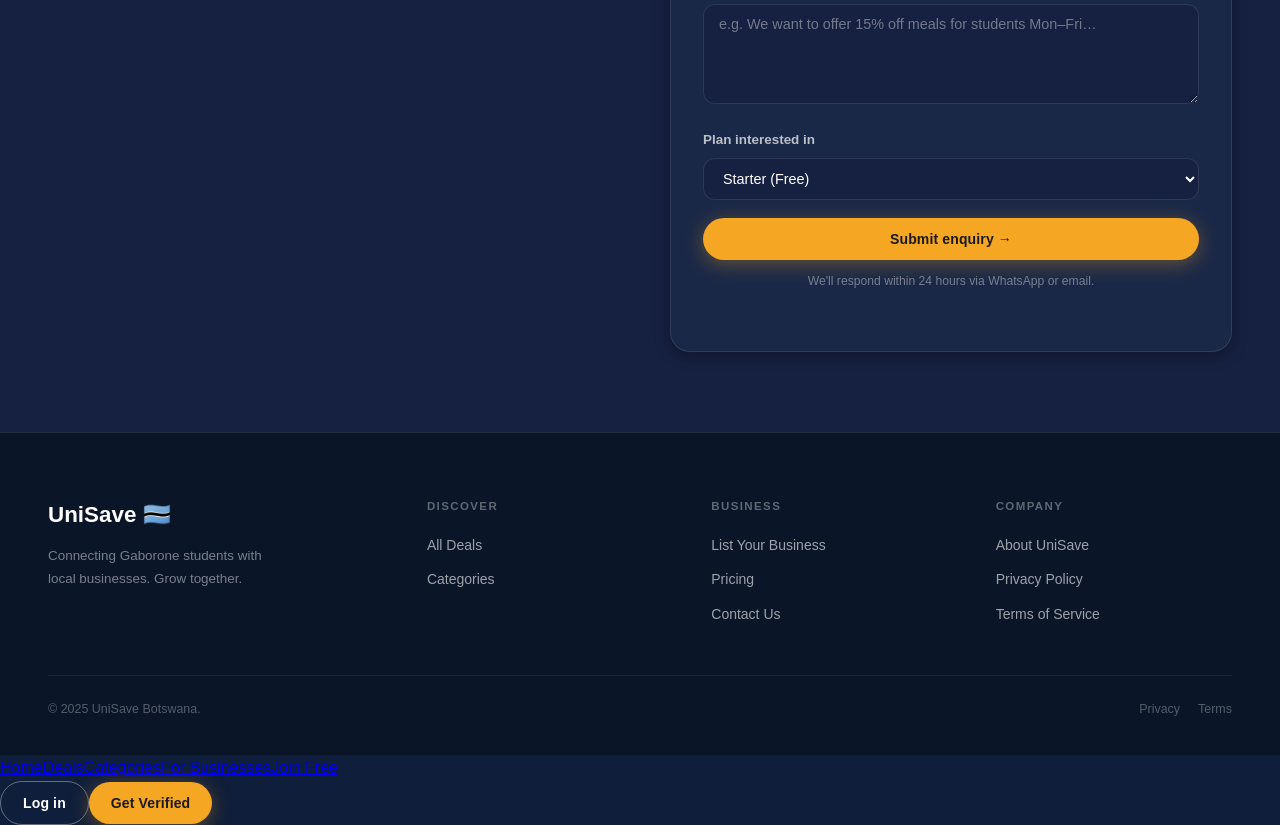
==== commit 9f9b8c17: "Update businesses.html" ====
--- a/businesses.html
+++ b/businesses.html
@@ -174,7 +174,7 @@
       <p class="section-sub" style="margin-bottom:28px;">Fill in the form and our team will contact you within 24 hours to set up your business profile on UniSave.</p>
       <div style="display:flex;flex-direction:column;gap:14px;">
         <div style="display:flex;align-items:center;gap:12px;font-size:0.875rem;color:var(--text-dim);">
-          <span style="font-size:1.4rem;">📞</span><span>Call us: <strong style="color:var(--text)">+267 7X XXX XXX</strong></span>
+          <span style="font-size:1.4rem;">📞</span><span>Call us: <strong style="color:var(--text)">+267 71821144</strong></span>
         </div>
         <div style="display:flex;align-items:center;gap:12px;font-size:0.875rem;color:var(--text-dim);">
           <span style="font-size:1.4rem;">📧</span><span>Email: <strong style="color:var(--text)">businesses@unisave.co.bw</strong></span>
--- a/css/style.css
+++ b/css/style.css
@@ -1,6 +1,6 @@
 /* =============================================
    UniSave — Student Discount Platform Botswana
-   Global Stylesheet
+   Global Stylesheet — Dark Navy + Amber Theme
    ============================================= */
 
 @import url('https://fonts.googleapis.com/css2?family=Plus+Jakarta+Sans:wght@300;400;500;600;700;800&family=Fraunces:wght@700;800;900&display=swap');
@@ -8,37 +8,40 @@
 *, *::before, *::after { box-sizing: border-box; margin: 0; padding: 0; }
 
 :root {
-  /* Colours */
-  --bg:            #f5f8f5;
-  --surface:       #eaf2ea;
-  --card:          #ffffff;
-  --border:        rgba(0,0,0,0.08);
-  --border-accent: rgba(21,128,61,0.3);
-
-  /* Brand greens */
-  --green:         #15803d;
-  --green-mid:     #16a34a;
-  --green-light:   #22c55e;
-  --green-pale:    #bbf7d0;
-  --green-faint:   #f0fdf4;
-
-  /* Botswana blue accent */
-  --blue:          #0369a1;
-  --blue-light:    #e0f2fe;
+  /* Dark navy backgrounds */
+  --bg:            #0f1e3a;
+  --bg-deep:       #0a1628;
+  --surface:       #162040;
+  --card:          #1a2847;
+  --card-light:    #ffffff;
+  --border:        rgba(255,255,255,0.1);
+  --border-accent: rgba(251,176,59,0.4);
+
+  /* Brand amber/orange */
+  --amber:         #f5a623;
+  --amber-dark:    #e09010;
+  --amber-light:   #fbbf24;
+  --amber-pale:    rgba(245,166,35,0.15);
+  --amber-faint:   rgba(245,166,35,0.08);
+
+  /* Accent blue tones */
+  --blue-mid:      #1e3a6e;
+  --blue-accent:   #2a4d8f;
 
   /* Text */
-  --text:          #0f1f14;
-  --text-dim:      #4b6b55;
-  --text-muted:    #93b89f;
+  --text:          #ffffff;
+  --text-dim:      rgba(255,255,255,0.7);
+  --text-muted:    rgba(255,255,255,0.4);
+  --text-dark:     #0f1e3a;
 
   /* UI */
-  --pill-bg:       #dcfce7;
   --radius:        12px;
   --radius-lg:     20px;
   --radius-pill:   100px;
-  --shadow-sm:     0 1px 4px rgba(0,0,0,0.06);
-  --shadow-md:     0 4px 16px rgba(0,0,0,0.08);
-  --shadow-lg:     0 12px 40px rgba(0,0,0,0.1);
+  --shadow-sm:     0 1px 4px rgba(0,0,0,0.2);
+  --shadow-md:     0 4px 16px rgba(0,0,0,0.3);
+  --shadow-lg:     0 12px 40px rgba(0,0,0,0.4);
+  --shadow-amber:  0 4px 20px rgba(245,166,35,0.35);
   --transition:    0.2s ease;
   --nav-h:         66px;
 }
@@ -56,7 +59,7 @@
 
 /* ---- TYPE ---- */
 h1, h2, h3, h4 {
-  font-family: 'Fraunces', serif;
+  font-family: 'Plus Jakarta Sans', sans-serif;
   font-weight: 800;
   line-height: 1.1;
   letter-spacing: -0.02em;
@@ -64,10 +67,7 @@
 }
 
 .gradient-text {
-  background: linear-gradient(135deg, var(--green) 0%, var(--green-light) 100%);
-  -webkit-background-clip: text;
-  -webkit-text-fill-color: transparent;
-  background-clip: text;
+  color: var(--amber);
 }
 
 /* ---- BUTTONS ---- */
@@ -87,33 +87,49 @@
   white-space: nowrap;
   letter-spacing: 0.01em;
 }
+
+/* Primary = amber/orange filled (main CTA: "Sign Up Free", "Get Started Free") */
 .btn-primary {
-  background: var(--green);
-  color: #fff;
-  box-shadow: 0 4px 16px rgba(21,128,61,0.3);
-}
-.btn-primary:hover { background: var(--green-mid); transform: translateY(-2px); box-shadow: 0 8px 24px rgba(21,128,61,0.35); }
-
+  background: var(--amber);
+  color: #1a1a1a;
+  box-shadow: var(--shadow-amber);
+}
+.btn-primary:hover {
+  background: var(--amber-dark);
+  transform: translateY(-2px);
+  box-shadow: 0 8px 28px rgba(245,166,35,0.45);
+}
+
+/* Ghost = outlined, white border (e.g. "Log In", "See How It Works") */
 .btn-ghost {
   background: transparent;
   color: var(--text);
-  border: 1.5px solid var(--border);
-}
-.btn-ghost:hover { border-color: var(--green); color: var(--green); background: var(--green-faint); }
-
+  border: 1.5px solid rgba(255,255,255,0.35);
+}
+.btn-ghost:hover {
+  border-color: var(--amber);
+  color: var(--amber);
+  background: var(--amber-faint);
+}
+
+/* Outline = subtle amber tinted */
 .btn-outline {
-  background: var(--green-faint);
-  color: var(--green);
-  border: 1.5px solid var(--green-pale);
-}
-.btn-outline:hover { background: var(--green-pale); border-color: var(--green-mid); }
-
+  background: var(--amber-faint);
+  color: var(--amber);
+  border: 1.5px solid var(--amber-pale);
+}
+.btn-outline:hover {
+  background: var(--amber-pale);
+  border-color: var(--amber);
+}
+
+/* White = white background with dark text */
 .btn-white {
   background: #fff;
-  color: var(--green);
-  box-shadow: 0 2px 12px rgba(0,0,0,0.1);
-}
-.btn-white:hover { transform: translateY(-2px); box-shadow: 0 6px 20px rgba(0,0,0,0.14); }
+  color: var(--text-dark);
+  box-shadow: 0 2px 12px rgba(0,0,0,0.2);
+}
+.btn-white:hover { transform: translateY(-2px); box-shadow: 0 6px 20px rgba(0,0,0,0.3); }
 
 .btn-lg { padding: 14px 32px; font-size: 1rem; }
 .btn-sm { padding: 7px 16px; font-size: 0.8rem; }
@@ -128,7 +144,7 @@
   align-items: center;
   justify-content: space-between;
   padding: 0 48px;
-  background: rgba(245,248,245,0.94);
+  background: rgba(15,30,58,0.95);
   backdrop-filter: blur(18px);
   -webkit-backdrop-filter: blur(18px);
   border-bottom: 1px solid var(--border);
@@ -136,22 +152,24 @@
 .nav-brand { display: flex; align-items: center; gap: 10px; text-decoration: none; }
 .nav-logo-icon {
   width: 36px; height: 36px;
-  background: var(--green);
+  background: var(--amber);
   border-radius: 10px;
   display: flex; align-items: center; justify-content: center;
   font-size: 1.1rem;
-  color: #fff;
+  color: #1a1a1a;
   font-weight: 800;
-  font-family: 'Fraunces', serif;
+  font-family: 'Plus Jakarta Sans', sans-serif;
   flex-shrink: 0;
 }
 .nav-logo-text {
-  font-family: 'Fraunces', serif;
+  font-family: 'Plus Jakarta Sans', sans-serif;
   font-weight: 800;
   font-size: 1.3rem;
-  color: var(--green);
+  color: var(--text);
   letter-spacing: -0.03em;
 }
+.nav-logo-text span { color: var(--amber); }
+
 .nav-links { display: flex; align-items: center; gap: 2px; list-style: none; }
 .nav-links a {
   padding: 7px 13px;
@@ -162,7 +180,10 @@
   font-weight: 600;
   transition: all var(--transition);
 }
-.nav-links a:hover, .nav-links a.active { color: var(--green); background: var(--green-faint); }
+.nav-links a:hover, .nav-links a.active {
+  color: var(--text);
+  background: rgba(255,255,255,0.08);
+}
 .nav-actions { display: flex; align-items: center; gap: 10px; }
 .nav-hamburger { display: none; background: none; border: none; cursor: pointer; color: var(--text); padding: 6px; }
 
@@ -173,7 +194,7 @@
   position: absolute;
   top: var(--nav-h);
   left: 0; right: 0;
-  background: var(--card);
+  background: var(--surface);
   border-bottom: 1px solid var(--border);
   padding: 12px 20px 20px;
   gap: 2px;
@@ -193,7 +214,7 @@
   font-weight: 700;
   letter-spacing: 0.14em;
   text-transform: uppercase;
-  color: var(--green);
+  color: var(--amber);
   margin-bottom: 12px;
 }
 .section-title { font-size: clamp(1.8rem, 3.5vw, 2.8rem); margin-bottom: 14px; }
@@ -215,7 +236,7 @@
 .deal-card:hover {
   transform: translateY(-5px);
   border-color: var(--border-accent);
-  box-shadow: 0 16px 40px rgba(21,128,61,0.12);
+  box-shadow: 0 16px 40px rgba(0,0,0,0.35);
 }
 .deal-card-banner {
   height: 120px;
@@ -225,11 +246,12 @@
   font-size: 3rem;
   position: relative;
   flex-shrink: 0;
+  background: var(--surface);
 }
 .deal-card-body { padding: 16px 18px 20px; flex: 1; display: flex; flex-direction: column; }
 .deal-card-top  { display: flex; justify-content: space-between; align-items: flex-start; margin-bottom: 5px; }
-.deal-brand     { font-family: 'Fraunces', serif; font-weight: 800; font-size: 1rem; color: var(--text); }
-.deal-discount  { font-weight: 800; font-size: 1rem; color: var(--green); white-space: nowrap; }
+.deal-brand     { font-family: 'Plus Jakarta Sans', sans-serif; font-weight: 800; font-size: 1rem; color: var(--text); }
+.deal-discount  { font-weight: 800; font-size: 1rem; color: var(--amber); white-space: nowrap; }
 .deal-location  { font-size: 0.72rem; color: var(--text-muted); margin-bottom: 8px; display: flex; align-items: center; gap: 4px; }
 .deal-desc      { font-size: 0.81rem; color: var(--text-dim); margin-bottom: 14px; flex: 1; line-height: 1.5; }
 .deal-cta {
@@ -237,15 +259,15 @@
   text-align: center;
   padding: 9px;
   border-radius: 10px;
-  background: var(--green-faint);
-  border: 1.5px solid var(--green-pale);
-  color: var(--green);
+  background: var(--amber-faint);
+  border: 1.5px solid var(--amber-pale);
+  color: var(--amber);
   font-size: 0.82rem;
   font-weight: 700;
   text-decoration: none;
   transition: all var(--transition);
 }
-.deal-cta:hover { background: var(--green-pale); border-color: var(--green-mid); }
+.deal-cta:hover { background: var(--amber-pale); border-color: var(--amber); }
 
 /* ---- BADGES ---- */
 .badge {
@@ -260,16 +282,16 @@
   z-index: 1;
 }
 .badge-hot  { background: #ef4444; color: #fff; }
-.badge-new  { background: var(--green); color: #fff; }
+.badge-new  { background: #22c55e; color: #fff; }
 .badge-exc  { background: #7c3aed; color: #fff; }
-.badge-free { background: #f59e0b; color: #fff; }
+.badge-free { background: var(--amber); color: #1a1a1a; }
 
 /* ---- CATEGORY PILL ---- */
 .cat-pill {
   flex-shrink: 0;
   padding: 8px 18px;
   border-radius: var(--radius-pill);
-  background: var(--card);
+  background: var(--surface);
   border: 1.5px solid var(--border);
   font-size: 0.84rem;
   font-weight: 600;
@@ -283,9 +305,9 @@
   box-shadow: var(--shadow-sm);
 }
 .cat-pill:hover, .cat-pill.active {
-  background: var(--green-faint);
-  border-color: var(--green);
-  color: var(--green);
+  background: var(--amber-faint);
+  border-color: var(--amber);
+  color: var(--amber);
 }
 
 /* ---- DEALS GRID ---- */
@@ -293,16 +315,22 @@
 
 /* ---- STAT CARD ---- */
 .stat-card {
-  background: var(--card);
-  border: 1px solid var(--border);
+  background: transparent;
+  border: none;
   border-radius: var(--radius-lg);
-  padding: 28px 24px;
-  text-align: center;
-  box-shadow: var(--shadow-sm);
-  transition: transform var(--transition), box-shadow var(--transition);
-}
-.stat-card:hover { transform: translateY(-3px); box-shadow: var(--shadow-md); }
-.stat-num   { font-family: 'Fraunces', serif; font-weight: 900; font-size: 2.4rem; color: var(--green); line-height: 1; margin-bottom: 6px; }
+  padding: 8px 0;
+  text-align: left;
+  transition: transform var(--transition);
+}
+.stat-card:hover { transform: translateY(-3px); }
+.stat-num   {
+  font-family: 'Plus Jakarta Sans', sans-serif;
+  font-weight: 900;
+  font-size: 2.4rem;
+  color: var(--amber);
+  line-height: 1;
+  margin-bottom: 6px;
+}
 .stat-label { font-size: 0.82rem; color: var(--text-dim); font-weight: 500; }
 
 /* ---- FORMS ---- */
@@ -311,7 +339,7 @@
 .form-input, .form-select, .form-textarea {
   width: 100%;
   padding: 11px 15px;
-  background: var(--bg);
+  background: var(--surface);
   border: 1.5px solid var(--border);
   border-radius: var(--radius);
   color: var(--text);
@@ -322,9 +350,9 @@
 }
 .form-input::placeholder, .form-textarea::placeholder { color: var(--text-muted); }
 .form-input:focus, .form-select:focus, .form-textarea:focus {
-  border-color: var(--green);
-  box-shadow: 0 0 0 3px rgba(21,128,61,0.1);
-  background: #fff;
+  border-color: var(--amber);
+  box-shadow: 0 0 0 3px rgba(245,166,35,0.12);
+  background: var(--card);
 }
 .form-textarea { resize: vertical; min-height: 100px; }
 .form-select option { background: var(--card); color: var(--text); }
@@ -334,7 +362,7 @@
 .search-bar input {
   width: 100%;
   padding: 12px 48px 12px 18px;
-  background: var(--card);
+  background: var(--surface);
   border: 1.5px solid var(--border);
   border-radius: var(--radius-pill);
   color: var(--text);
@@ -346,14 +374,15 @@
   box-shadow: var(--shadow-sm);
 }
 .search-bar input::placeholder { color: var(--text-muted); }
-.search-bar input:focus { border-color: var(--green); box-shadow: 0 0 0 3px rgba(21,128,61,0.1); }
+.search-bar input:focus { border-color: var(--amber); box-shadow: 0 0 0 3px rgba(245,166,35,0.12); }
 .search-bar svg { position: absolute; right: 16px; color: var(--text-muted); pointer-events: none; }
 
 /* ---- FOOTER ---- */
 .footer {
-  background: var(--text);
+  background: var(--bg-deep);
   color: rgba(255,255,255,0.85);
   padding: 64px 48px 36px;
+  border-top: 1px solid var(--border);
 }
 .footer-top {
   display: grid;
@@ -361,26 +390,34 @@
   gap: 48px;
   margin-bottom: 48px;
 }
-.footer-logo { font-family: 'Fraunces', serif; font-weight: 800; font-size: 1.4rem; color: var(--green-light); margin-bottom: 12px; display: block; }
-.footer-desc { font-size: 0.84rem; color: rgba(255,255,255,0.5); line-height: 1.7; max-width: 240px; }
-.footer-col-title { font-size: 0.72rem; font-weight: 700; text-transform: uppercase; letter-spacing: 0.12em; color: rgba(255,255,255,0.4); margin-bottom: 16px; }
+.footer-logo {
+  font-family: 'Plus Jakarta Sans', sans-serif;
+  font-weight: 800;
+  font-size: 1.4rem;
+  color: var(--text);
+  margin-bottom: 12px;
+  display: block;
+}
+.footer-logo span { color: var(--amber); }
+.footer-desc { font-size: 0.84rem; color: rgba(255,255,255,0.45); line-height: 1.7; max-width: 240px; }
+.footer-col-title { font-size: 0.72rem; font-weight: 700; text-transform: uppercase; letter-spacing: 0.12em; color: rgba(255,255,255,0.35); margin-bottom: 16px; }
 .footer-col ul { list-style: none; display: flex; flex-direction: column; gap: 9px; }
-.footer-col a { color: rgba(255,255,255,0.65); font-size: 0.875rem; text-decoration: none; transition: color var(--transition); }
-.footer-col a:hover { color: var(--green-light); }
+.footer-col a { color: rgba(255,255,255,0.6); font-size: 0.875rem; text-decoration: none; transition: color var(--transition); }
+.footer-col a:hover { color: var(--amber); }
 .footer-bottom {
   display: flex;
   justify-content: space-between;
   align-items: center;
   padding-top: 24px;
-  border-top: 1px solid rgba(255,255,255,0.08);
+  border-top: 1px solid rgba(255,255,255,0.07);
   font-size: 0.78rem;
-  color: rgba(255,255,255,0.35);
+  color: rgba(255,255,255,0.3);
   flex-wrap: wrap;
   gap: 12px;
 }
 .footer-bottom-links { display: flex; gap: 18px; }
-.footer-bottom-links a { color: rgba(255,255,255,0.35); text-decoration: none; transition: color var(--transition); }
-.footer-bottom-links a:hover { color: var(--green-light); }
+.footer-bottom-links a { color: rgba(255,255,255,0.3); text-decoration: none; transition: color var(--transition); }
+.footer-bottom-links a:hover { color: var(--amber); }
 
 /* ---- PULA BADGE ---- */
 .pula-badge {
@@ -388,12 +425,12 @@
   align-items: center;
   gap: 5px;
   padding: 3px 10px;
-  background: rgba(21,128,61,0.12);
-  border: 1px solid rgba(21,128,61,0.25);
+  background: rgba(245,166,35,0.12);
+  border: 1px solid rgba(245,166,35,0.3);
   border-radius: var(--radius-pill);
   font-size: 0.75rem;
   font-weight: 700;
-  color: var(--green);
+  color: var(--amber);
 }
 
 /* ---- ANIMATIONS ---- */
@@ -420,8 +457,9 @@
   bottom: 28px;
   left: 50%;
   transform: translateX(-50%) translateY(14px);
-  background: var(--text);
-  color: #fff;
+  background: var(--card);
+  color: var(--text);
+  border: 1px solid var(--border);
   border-radius: var(--radius-pill);
   padding: 11px 22px;
   font-size: 0.875rem;
@@ -433,23 +471,24 @@
   box-shadow: var(--shadow-lg);
 }
 .toast.show { opacity:1; transform:translateX(-50%) translateY(0); }
-.toast-success { background: var(--green); }
-.toast-error   { background: #dc2626; }
-.toast-info    { background: var(--blue); }
+.toast-success { background: #166534; border-color: #22c55e; }
+.toast-error   { background: #7f1d1d; border-color: #dc2626; }
+.toast-info    { background: var(--blue-accent); border-color: rgba(255,255,255,0.2); }
 
 /* ---- MODAL ---- */
 .modal-overlay {
   display: none;
   position: fixed; inset: 0;
-  background: rgba(0,0,0,0.4);
+  background: rgba(0,0,0,0.6);
   z-index: 500;
   align-items: center;
   justify-content: center;
-  backdrop-filter: blur(4px);
+  backdrop-filter: blur(6px);
 }
 .modal-overlay.open { display: flex; }
 .modal-box {
   background: var(--card);
+  border: 1px solid var(--border);
   border-radius: var(--radius-lg);
   padding: 38px 32px;
   max-width: 380px;
@@ -461,25 +500,26 @@
 .modal-close { position: absolute; top:12px; right:14px; background:none; border:none; cursor:pointer; color:var(--text-muted); font-size:1.4rem; line-height:1; transition:color var(--transition); }
 .modal-close:hover { color:var(--text); }
 .modal-code {
-  font-family: 'Fraunces', serif;
+  font-family: 'Plus Jakarta Sans', sans-serif;
   font-size: 1.7rem;
   font-weight: 900;
   letter-spacing: 0.08em;
   padding: 14px 20px;
-  background: var(--green-faint);
-  border: 2px dashed var(--green-pale);
+  background: var(--amber-faint);
+  border: 2px dashed rgba(245,166,35,0.3);
   border-radius: var(--radius);
   margin: 14px 0;
-  color: var(--green);
+  color: var(--amber);
   cursor: pointer;
   transition: background var(--transition);
 }
-.modal-code:hover { background: var(--green-pale); }
+.modal-code:hover { background: var(--amber-pale); }
 
 /* ---- SCROLLBAR ---- */
 ::-webkit-scrollbar { width:6px; height:6px; }
-::-webkit-scrollbar-track { background:var(--bg); }
-::-webkit-scrollbar-thumb { background:var(--green-pale); border-radius:3px; }
+::-webkit-scrollbar-track { background: var(--bg-deep); }
+::-webkit-scrollbar-thumb { background: rgba(245,166,35,0.3); border-radius:3px; }
+::-webkit-scrollbar-thumb:hover { background: rgba(245,166,35,0.5); }
 
 /* ---- RESPONSIVE ---- */
 @media (max-width: 900px) {
